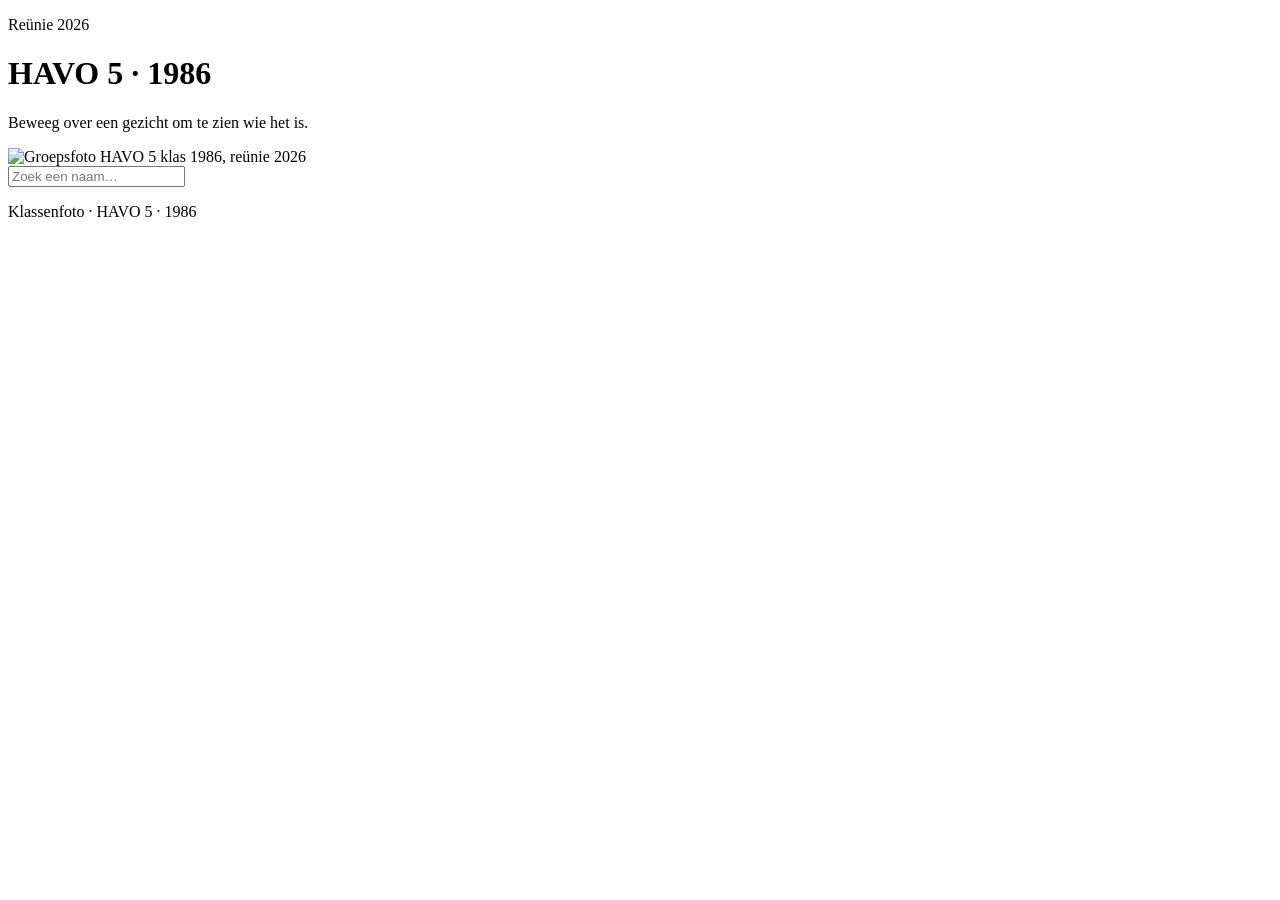
==== index.html @ ee1bed43 "initial people" ====
<!doctype html>
<html lang="nl">
<head>
  <meta charset="utf-8">
  <meta name="viewport" content="width=device-width, initial-scale=1">
  <title>HAVO 5 · 1986 — Reünie 2026</title>
  <link rel="preconnect" href="https://fonts.googleapis.com">
  <link href="https://fonts.googleapis.com/css2?family=Inter:wght@400;600;800&display=swap" rel="stylesheet">
  <link rel="stylesheet" href="style.css">
</head>
<body>
  <header class="hero">
    <p class="eyebrow">Reünie 2026</p>
    <h1>HAVO 5 <span>·</span> 1986</h1>
    <p class="sub">Beweeg over een gezicht om te zien wie het is.</p>
  </header>

  <main class="layout">
    <section class="stage" id="stage">
      <img id="photo" src="havo5-2026.jpeg" alt="Groepsfoto HAVO 5 klas 1986, reünie 2026">
      <div class="hotspots" id="hotspots"></div>
      <div class="lens" id="lens" aria-hidden="true">
        <div class="lens-img" id="lensImg"></div>
        <div class="lens-name" id="lensName"></div>
      </div>
    </section>

    <aside class="panel">
      <input type="search" id="search" placeholder="Zoek een naam…" aria-label="Zoek een naam">
      <p class="count" id="count"></p>
      <ul id="names" class="names"></ul>
    </aside>
  </main>

  <footer class="foot">Klassenfoto · HAVO 5 · 1986</footer>
  <script src="app.js"></script>
</body>
</html>
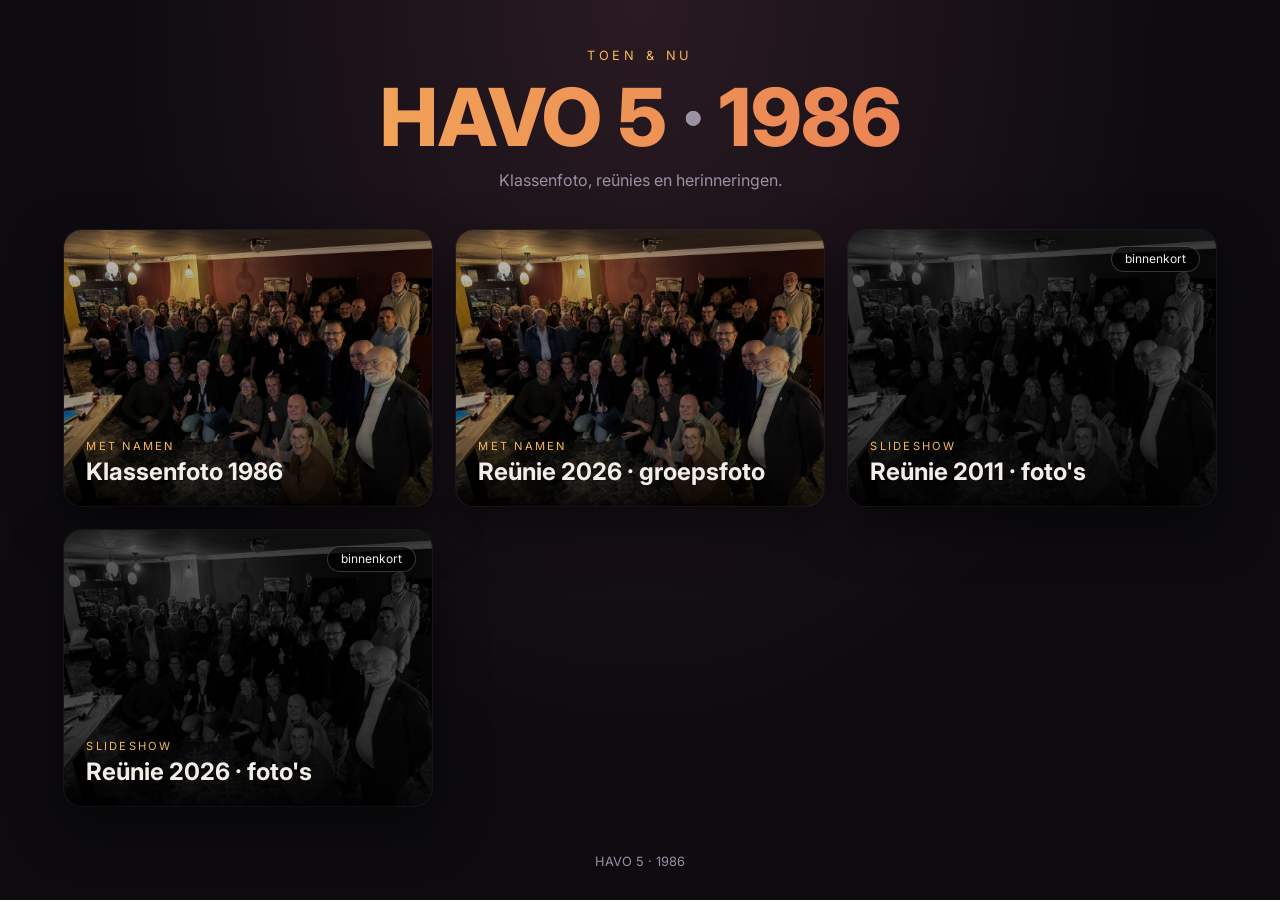
==== commit d768d685: "Startpagina, slideshows 2011/2026 en klassenfoto 1986" ====
--- a/index.html
+++ b/index.html
@@ -3,36 +3,52 @@
 <head>
   <meta charset="utf-8">
   <meta name="viewport" content="width=device-width, initial-scale=1">
-  <title>HAVO 5 · 1986 — Reünie 2026</title>
+  <title>HAVO 5 · 1986</title>
   <link rel="preconnect" href="https://fonts.googleapis.com">
   <link href="https://fonts.googleapis.com/css2?family=Inter:wght@400;600;800&display=swap" rel="stylesheet">
   <link rel="stylesheet" href="style.css">
 </head>
 <body>
   <header class="hero">
-    <p class="eyebrow">Reünie 2026</p>
+    <p class="eyebrow">Toen &amp; nu</p>
     <h1>HAVO 5 <span>·</span> 1986</h1>
-    <p class="sub">Beweeg over een gezicht om te zien wie het is.</p>
+    <p class="sub">Klassenfoto, reünies en herinneringen.</p>
   </header>
 
-  <main class="layout">
-    <section class="stage" id="stage">
-      <img id="photo" src="havo5-2026.jpeg" alt="Groepsfoto HAVO 5 klas 1986, reünie 2026">
-      <div class="hotspots" id="hotspots"></div>
-      <div class="lens" id="lens" aria-hidden="true">
-        <div class="lens-img" id="lensImg"></div>
-        <div class="lens-name" id="lensName"></div>
-      </div>
-    </section>
-
-    <aside class="panel">
-      <input type="search" id="search" placeholder="Zoek een naam…" aria-label="Zoek een naam">
-      <p class="count" id="count"></p>
-      <ul id="names" class="names"></ul>
-    </aside>
+  <main class="tiles">
+    <a class="tile" href="foto.html?jaar=1986">
+      <img src="havo5-1986.jpeg" alt="" loading="lazy">
+      <div class="cap"><small>Met namen</small><h2>Klassenfoto 1986</h2></div>
+    </a>
+    <a class="tile" href="foto.html?jaar=2026">
+      <img src="havo5-2026.jpeg" alt="" loading="lazy">
+      <div class="cap"><small>Met namen</small><h2>Reünie 2026 · groepsfoto</h2></div>
+    </a>
+    <a class="tile" href="slideshow.html?jaar=2011" data-show="2011">
+      <img alt="" loading="lazy">
+      <div class="cap"><small>Slideshow</small><h2>Reünie 2011 · foto's</h2></div>
+    </a>
+    <a class="tile" href="slideshow.html?jaar=2026" data-show="2026">
+      <img alt="" loading="lazy">
+      <div class="cap"><small>Slideshow</small><h2>Reünie 2026 · foto's</h2></div>
+    </a>
   </main>
 
-  <footer class="foot">Klassenfoto · HAVO 5 · 1986</footer>
-  <script src="app.js"></script>
+  <footer class="foot">HAVO 5 · 1986</footer>
+  <script>
+    document.querySelectorAll('[data-show]').forEach(tile => {
+      const jaar = tile.dataset.show;
+      const soon = () => {
+        tile.classList.add('soon');
+        tile.querySelector('img').src = 'havo5-2026.jpeg';
+        tile.insertAdjacentHTML('beforeend', '<span class="badge">binnenkort</span>');
+      };
+      fetch(`slideshow/${jaar}.json`).then(r => r.json()).then(list => {
+        if (!list.length) return soon();
+        tile.querySelector('img').src = `slideshow/${jaar}/${list[0]}`;
+        tile.querySelector('small').textContent = `Slideshow · ${list.length} foto's`;
+      }).catch(soon);
+    });
+  </script>
 </body>
 </html>
--- a/style.css
+++ b/style.css
@@ -0,0 +1,123 @@
+:root {
+  --bg: #0d0b10;
+  --panel: #17141c;
+  --text: #f3eee8;
+  --muted: #9a92a3;
+  --accent: #f5b65b;
+  --accent2: #e76f51;
+}
+* { box-sizing: border-box; }
+body {
+  margin: 0;
+  font-family: Inter, system-ui, sans-serif;
+  background: radial-gradient(ellipse at top, #2a1a22 0%, var(--bg) 60%) fixed;
+  color: var(--text);
+  min-height: 100vh;
+}
+.topnav {
+  display: flex; justify-content: space-between; gap: 1rem;
+  max-width: 1500px; margin: 0 auto; padding: 1rem 1.5rem 0;
+}
+.topnav a { color: var(--muted); text-decoration: none; font-size: .9rem; transition: color .15s; }
+.topnav a:hover { color: var(--accent); }
+
+/* Startpagina */
+.tiles {
+  display: grid; grid-template-columns: repeat(auto-fit, minmax(300px, 1fr)); gap: 1.5rem;
+  max-width: 1200px; margin: 0 auto; padding: 1rem 1.5rem 3rem;
+}
+.tile {
+  position: relative; display: block; aspect-ratio: 4 / 3; border-radius: 18px; overflow: hidden;
+  color: var(--text); text-decoration: none; background: var(--panel);
+  box-shadow: 0 20px 50px rgba(0,0,0,.5), 0 0 0 1px rgba(255,255,255,.06);
+  transition: transform .3s ease, box-shadow .3s ease;
+}
+.tile img { width: 100%; height: 100%; object-fit: cover; transition: transform .6s ease, filter .3s; filter: brightness(.7); }
+.tile:hover { transform: translateY(-4px); box-shadow: 0 30px 70px rgba(0,0,0,.6), 0 0 0 2px var(--accent); }
+.tile:hover img { transform: scale(1.06); filter: brightness(.85); }
+.tile .cap {
+  position: absolute; inset: auto 0 0 0; padding: 1.2rem 1.4rem;
+  background: linear-gradient(transparent, rgba(0,0,0,.85));
+}
+.tile .cap small { color: var(--accent); text-transform: uppercase; letter-spacing: .2em; font-size: .7rem; }
+.tile .cap h2 { margin: .2rem 0 0; font-size: 1.5rem; }
+.tile.soon { pointer-events: none; }
+.tile.soon img { filter: grayscale(1) brightness(.35); }
+.tile .badge {
+  position: absolute; top: 1rem; right: 1rem; padding: .3rem .8rem; border-radius: 999px;
+  background: rgba(0,0,0,.6); border: 1px solid rgba(255,255,255,.2); font-size: .75rem;
+}
+
+.hero { text-align: center; padding: 3rem 1rem 1.5rem; }
+.eyebrow { text-transform: uppercase; letter-spacing: .3em; color: var(--accent); font-size: .8rem; margin: 0; }
+.hero h1 {
+  font-size: clamp(2.4rem, 7vw, 5rem); font-weight: 800; margin: .3rem 0;
+  background: linear-gradient(90deg, var(--accent), var(--accent2));
+  -webkit-background-clip: text; background-clip: text; color: transparent;
+}
+.hero h1 span { color: var(--muted); -webkit-text-fill-color: var(--muted); }
+.sub { color: var(--muted); margin: 0; }
+
+.layout {
+  display: grid; grid-template-columns: 1fr 280px; gap: 1.5rem;
+  max-width: 1500px; margin: 0 auto; padding: 1rem 1.5rem 3rem;
+}
+.stage {
+  position: relative; border-radius: 18px; overflow: hidden;
+  box-shadow: 0 30px 80px rgba(0,0,0,.6), 0 0 0 1px rgba(255,255,255,.06);
+  align-self: start;
+}
+#photo { display: block; width: 100%; height: auto; transition: filter .35s ease; }
+.stage.active #photo { filter: brightness(.35) blur(3px) saturate(.6); }
+
+.hotspots { position: absolute; inset: 0; }
+.hotspot {
+  position: absolute; border: 0; padding: 0; margin: 0; cursor: pointer;
+  background: transparent; border-radius: 50%;
+}
+.hotspot:focus-visible { outline: 2px solid var(--accent); outline-offset: 2px; }
+
+.lens {
+  position: absolute; pointer-events: none; z-index: 5;
+  transform: translate(-50%, -50%) scale(.6); opacity: 0;
+  transition: opacity .25s ease, transform .3s cubic-bezier(.2,1.4,.4,1);
+  display: flex; flex-direction: column; align-items: center;
+}
+.stage.active .lens { opacity: 1; transform: translate(-50%, -50%) scale(1); }
+.lens-img {
+  border-radius: 50%; background-repeat: no-repeat;
+  border: 3px solid var(--accent);
+  box-shadow: 0 0 0 6px rgba(245,182,91,.18), 0 0 40px rgba(245,182,91,.55), 0 20px 50px rgba(0,0,0,.7);
+}
+.lens-name {
+  margin-top: .7rem; padding: .45rem 1rem; border-radius: 999px;
+  background: rgba(23,20,28,.85); backdrop-filter: blur(8px);
+  border: 1px solid rgba(255,255,255,.12);
+  font-weight: 600; white-space: nowrap; font-size: 1.05rem;
+}
+
+.panel {
+  background: var(--panel); border-radius: 18px; padding: 1rem;
+  border: 1px solid rgba(255,255,255,.06);
+  position: sticky; top: 1rem; max-height: calc(100vh - 2rem);
+  display: flex; flex-direction: column;
+}
+#search {
+  width: 100%; padding: .7rem .9rem; border-radius: 10px; border: 1px solid #333;
+  background: #0f0d12; color: var(--text); font: inherit;
+}
+#search:focus { outline: none; border-color: var(--accent); }
+.count { color: var(--muted); font-size: .8rem; margin: .6rem 0; }
+.names { list-style: none; margin: 0; padding: 0; overflow-y: auto; }
+.names li {
+  padding: .45rem .6rem; border-radius: 8px; cursor: pointer; color: #d8d1dc;
+  transition: background .15s, color .15s;
+}
+.names li:hover, .names li.on { background: rgba(245,182,91,.12); color: var(--accent); }
+.foot { text-align: center; color: var(--muted); font-size: .8rem; padding: 0 0 2rem; }
+
+@media (max-width: 900px) {
+  .layout { grid-template-columns: 1fr; padding: 1rem .6rem 2rem; }
+  .panel { position: static; max-height: 50vh; }
+  .lens-name { font-size: .9rem; }
+}
